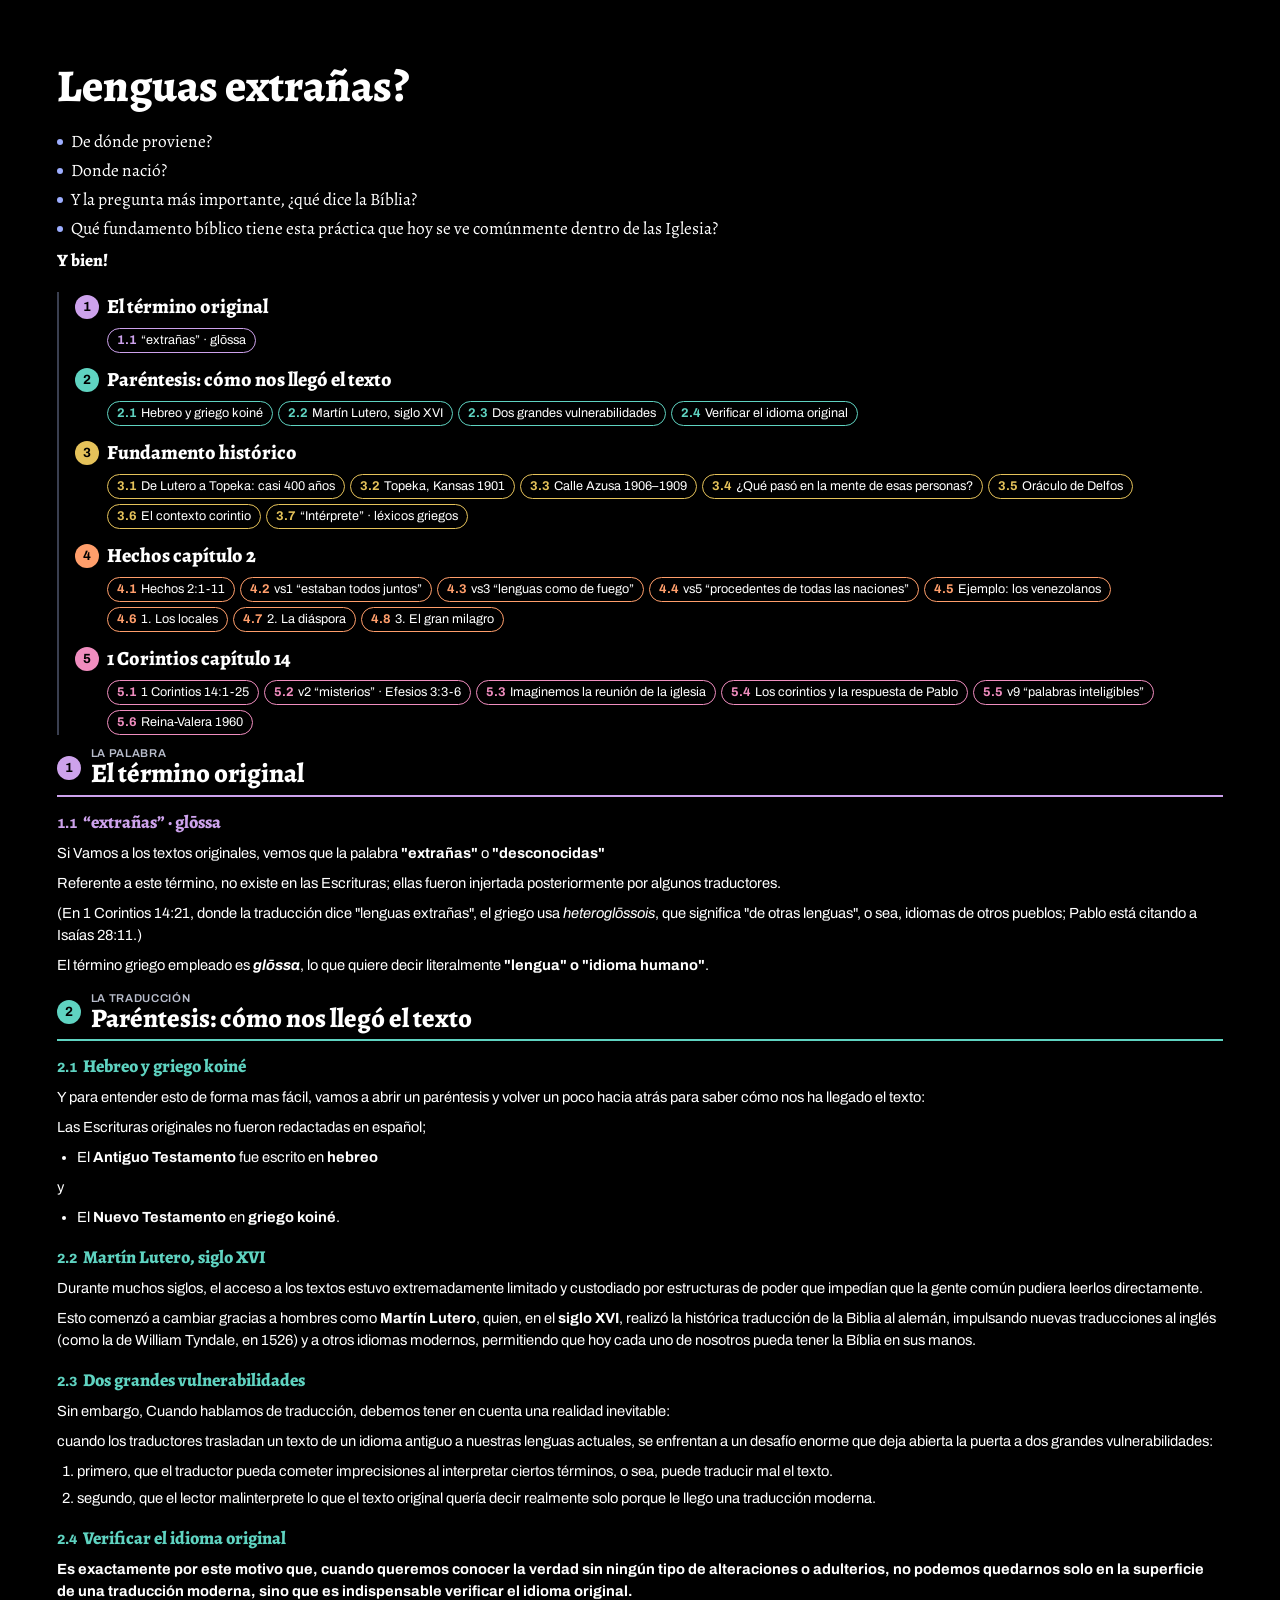
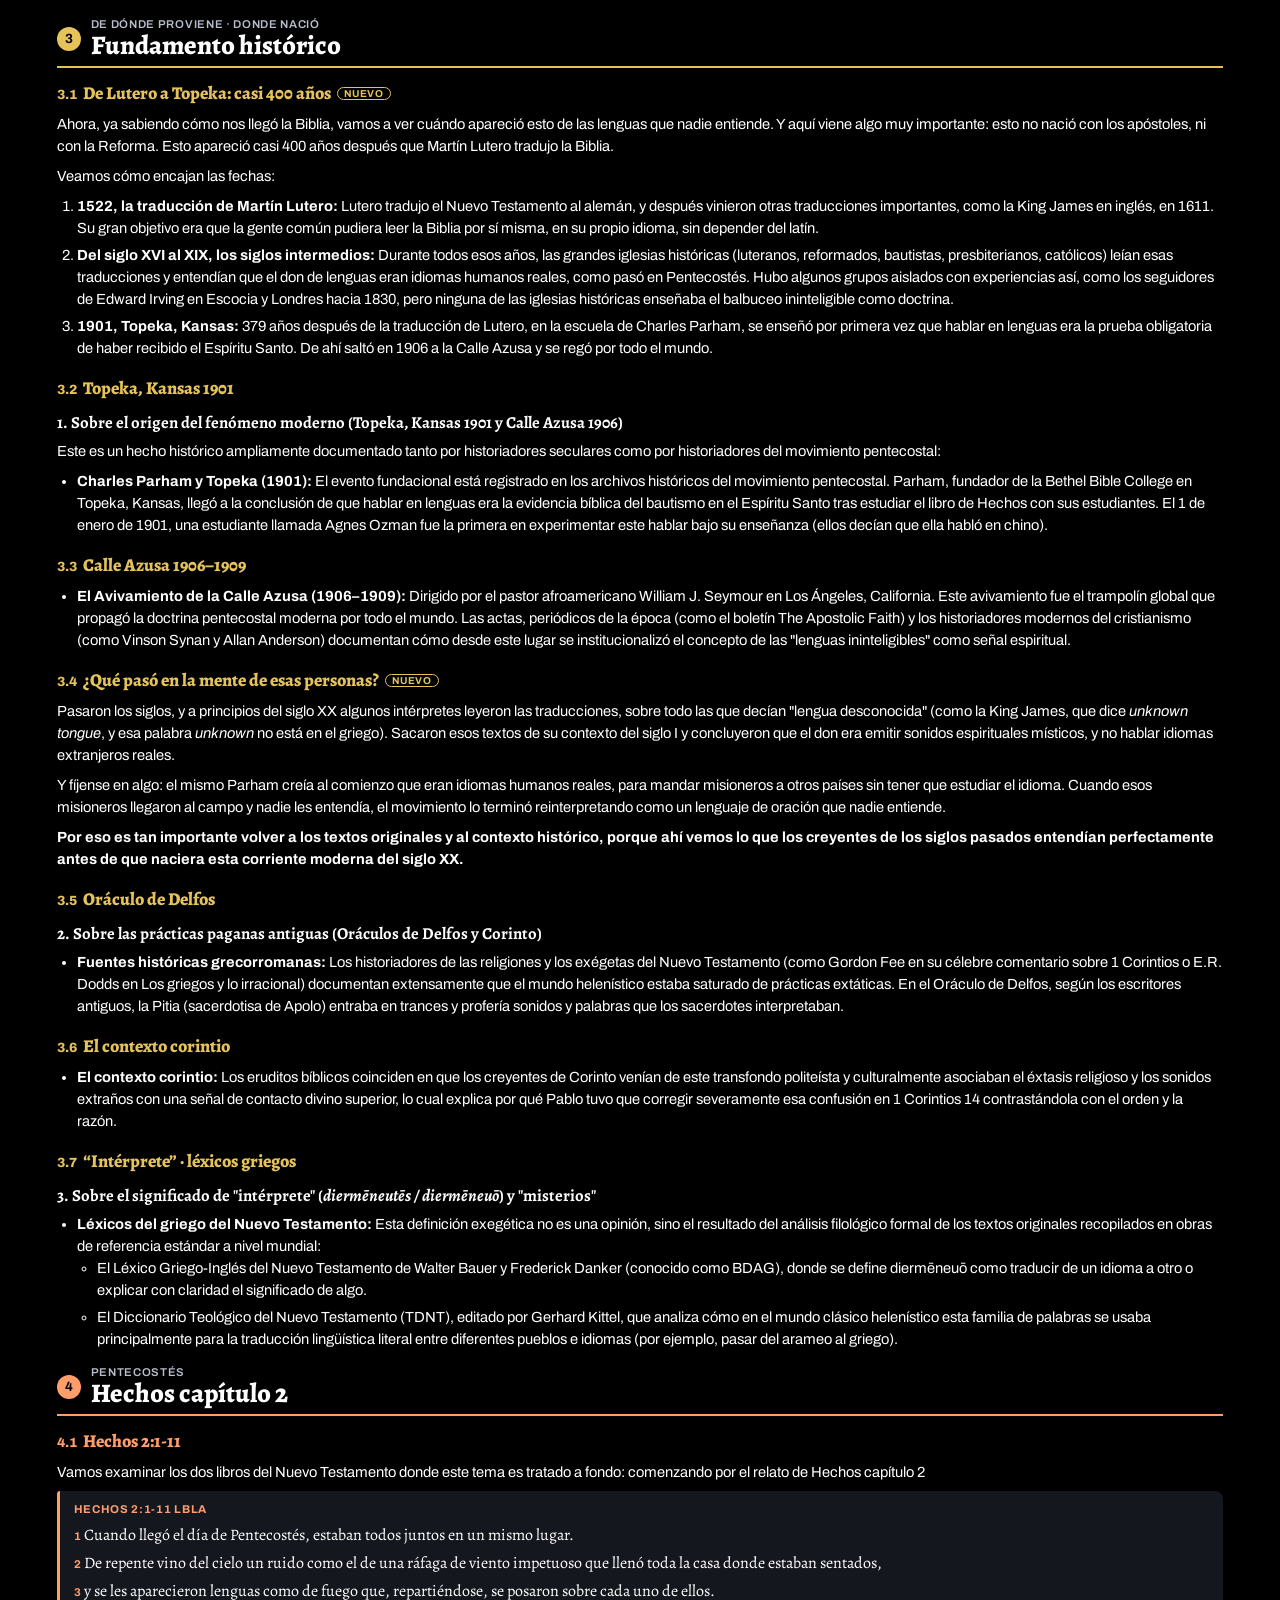
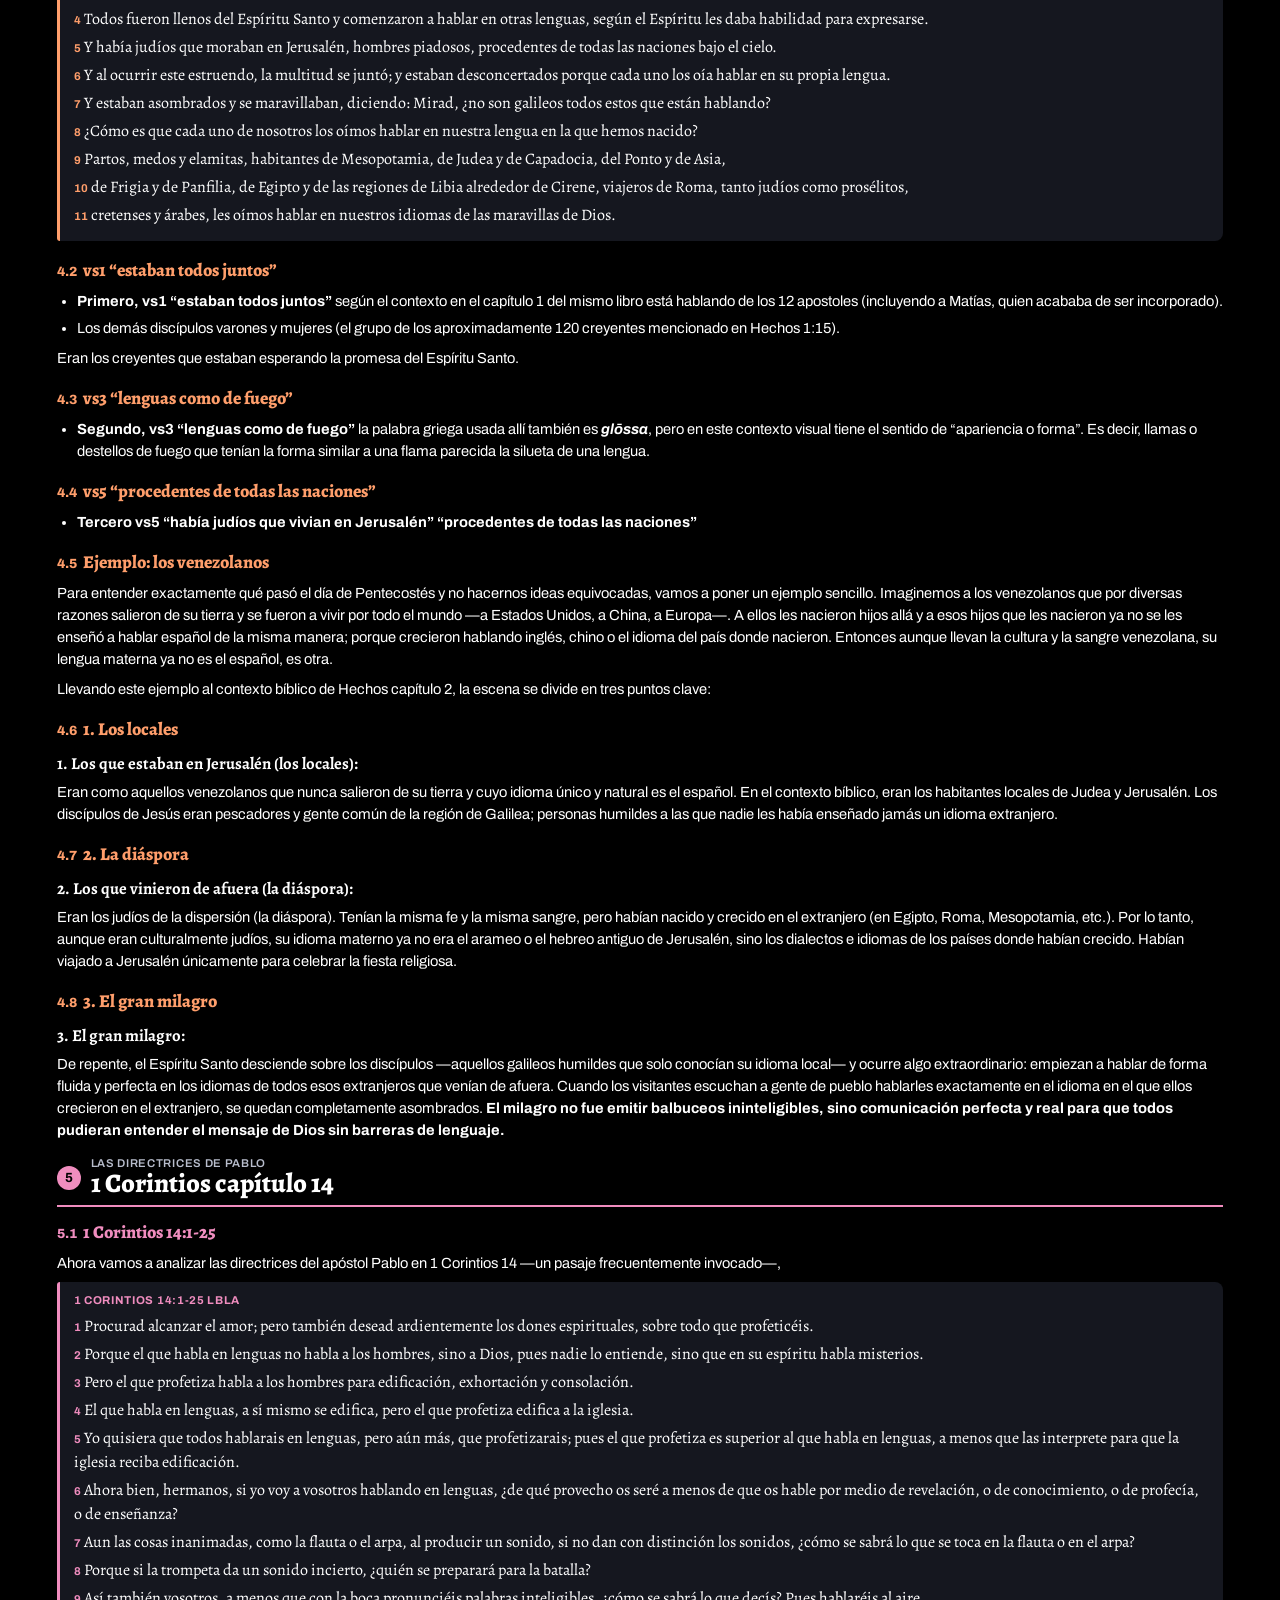
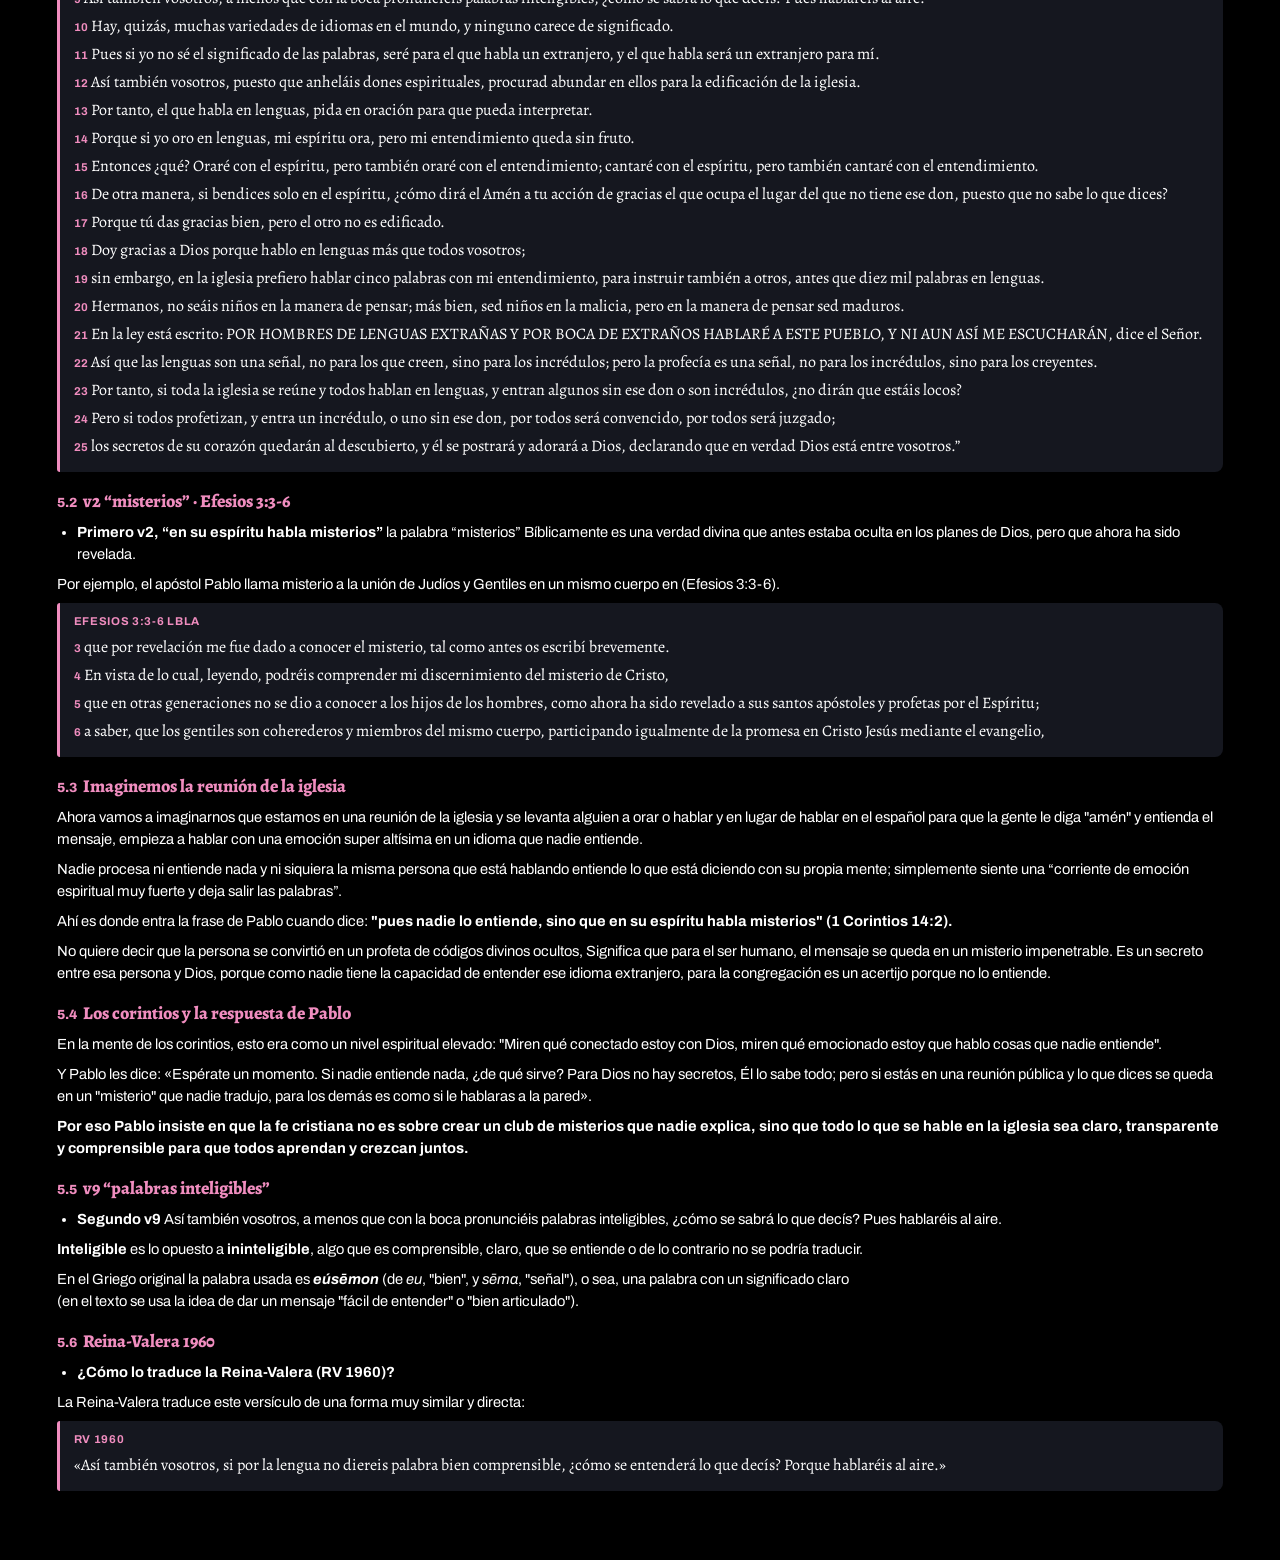
==== pdf/pdf.html @ 781acb18 "PDF con fondo negro y letras blancas, y su generador en pdf/ Co-Authored-By: Claude Opus 5.5 <norepl" ====
<!doctype html>
<html lang="es">
<head>
  <meta charset="utf-8">
  <title>Lenguas extrañas?</title>
  <link rel="stylesheet" href="https://fonts.googleapis.com/css2?family=Alegreya:ital,wght@0,400;0,600;0,800;1,400&family=Archivo:wght@400;500;600;700&display=swap">
  <link rel="stylesheet" href="pdf.css">
</head>
<body>
<table class="page">
  <thead><tr><td></td></tr></thead>
  <tbody><tr><td id="app"></td></tr></tbody>
  <tfoot><tr><td></td></tr></tfoot>
</table>
<script src="../js/contenido.js"></script>
<script src="pdf.js"></script>
</body>
</html>
---- pdf/pdf.css ----
@page{size:A4;margin:0}
html{background:var(--bg);-webkit-print-color-adjust:exact;print-color-adjust:exact}
:root{--bg:#000000;--ink:#FFFFFF;--muted:#B8BDCC;--line:#3A3F50;--accent:#9DAEFF;
--b1:#9DAEFF;--b2:#CDA2EC;--b3:#5FD3C1;--b4:#FF9E6B;--b5:#F08DBF;--b6:#E5C25A;--verse-bg:#15171F;
--display:"Alegreya",Georgia,serif;--body:"Archivo",-apple-system,"Segoe UI",sans-serif}
*{box-sizing:border-box}
body{margin:0;color:var(--ink);background:var(--bg);font-family:var(--body);font-size:11pt;line-height:1.5}
h1{font-family:var(--display);font-weight:800;font-size:34pt;margin:0 0 8px}
.q{margin:0 0 6px;padding:0;list-style:none}.q li{font-family:var(--display);font-size:13pt;padding-left:14px;position:relative;margin-bottom:3px}
.q li::before{content:"";position:absolute;left:0;top:.6em;width:6px;height:6px;border-radius:50%;background:var(--accent)}
.yb{font-family:var(--display);font-weight:800;font-size:13pt;margin:6px 0 18px}
.ov{border-left:2px solid var(--line);padding-left:16px}
.ob{margin:0 0 12px;break-inside:avoid}
.oh{display:flex;align-items:center;gap:8px;font-family:var(--display);font-weight:800;font-size:15pt}
.num{width:24px;height:24px;border-radius:50%;background:var(--c);color:var(--bg);display:inline-grid;place-items:center;font-family:var(--body);font-size:10pt;font-weight:700}
.ol{display:flex;flex-wrap:wrap;gap:5px;margin:6px 0 0 32px}
.ol span{font-size:9.5pt;border:1.2px solid var(--c);border-radius:999px;padding:2px 9px}
.ol b{color:var(--c);margin-right:4px}
.sec{break-before:page}
.sh{display:flex;align-items:center;gap:10px;border-bottom:2px solid var(--c);padding-bottom:6px;margin-bottom:12px}
.sh .t{font-family:var(--display);font-weight:800;font-size:20pt;line-height:1.1}
.sh small{display:block;font-family:var(--body);font-size:8.5pt;letter-spacing:.06em;text-transform:uppercase;color:var(--muted);font-weight:600}
.pt{margin:0 0 16px}
.pl{font-family:var(--display);font-weight:800;font-size:13.5pt;color:var(--c);margin:0 0 6px;break-after:avoid}
.pl .n{font-family:var(--body);font-size:10pt;margin-right:6px}
.new{font-family:var(--body);font-size:7.5pt;font-weight:700;text-transform:uppercase;letter-spacing:.06em;border:1px solid currentColor;border-radius:999px;padding:0 6px;margin-left:6px;vertical-align:2px}
.pt p{margin:0 0 8px}.pt ul,.pt ol{margin:0 0 8px;padding-left:20px}.pt li{margin-bottom:5px}
.pt h3{font-family:var(--display);font-size:12.5pt;margin:8px 0 5px}
.g{font-style:italic;font-weight:700}
.passage{background:var(--verse-bg);border-left:3px solid var(--c);border-radius:3px 8px 8px 3px;padding:10px 14px;margin:0 0 10px;font-family:var(--display);font-size:12pt;line-height:1.5}
.passage .ref{font-family:var(--body);font-weight:700;font-size:8.5pt;letter-spacing:.06em;text-transform:uppercase;color:var(--c);margin-bottom:5px}
.passage p{margin:0 0 4px;break-inside:avoid}.passage p b{font-family:var(--body);font-size:8.5pt;color:var(--c);margin-right:3px}

/* Repeated empty header/footer rows give every page its top and bottom margin on the black background */
.page{width:100%;border-collapse:collapse}
.page td{padding:0 15mm}
.page thead td,.page tfoot td{height:14mm}
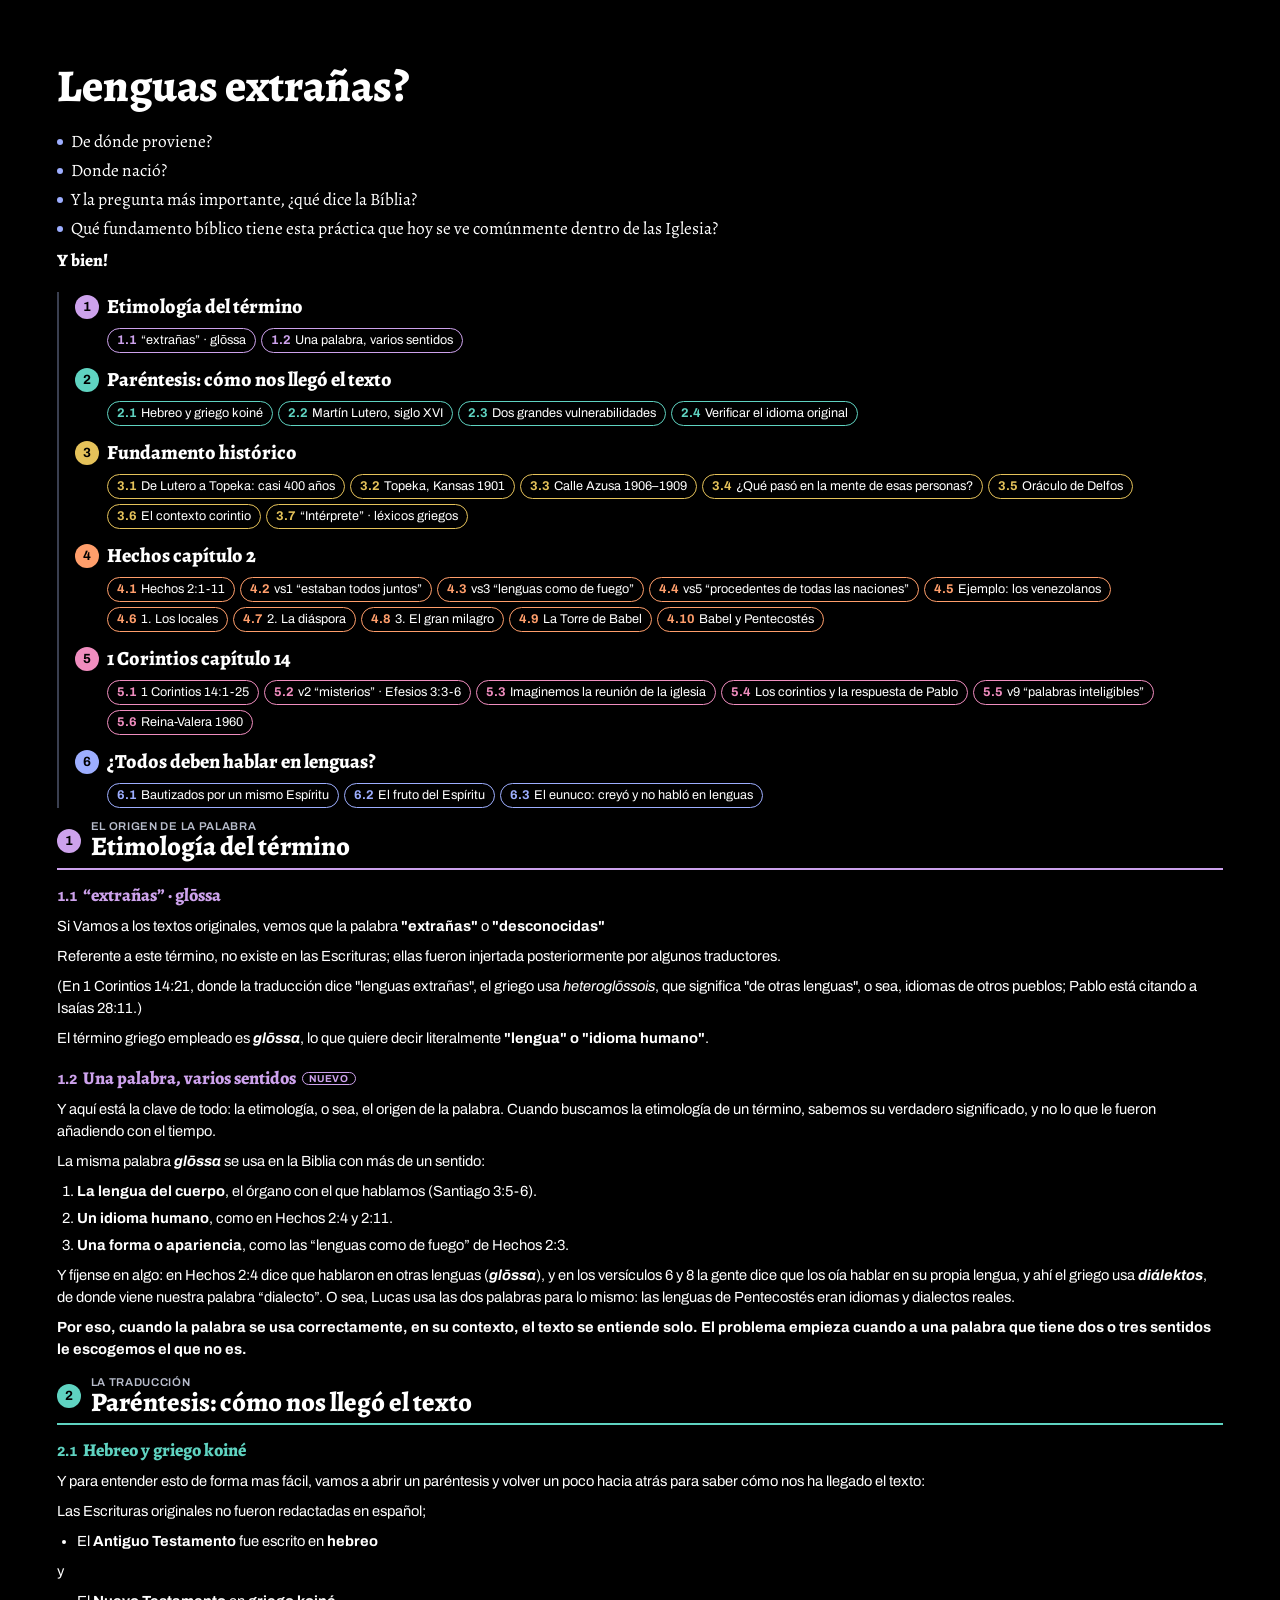
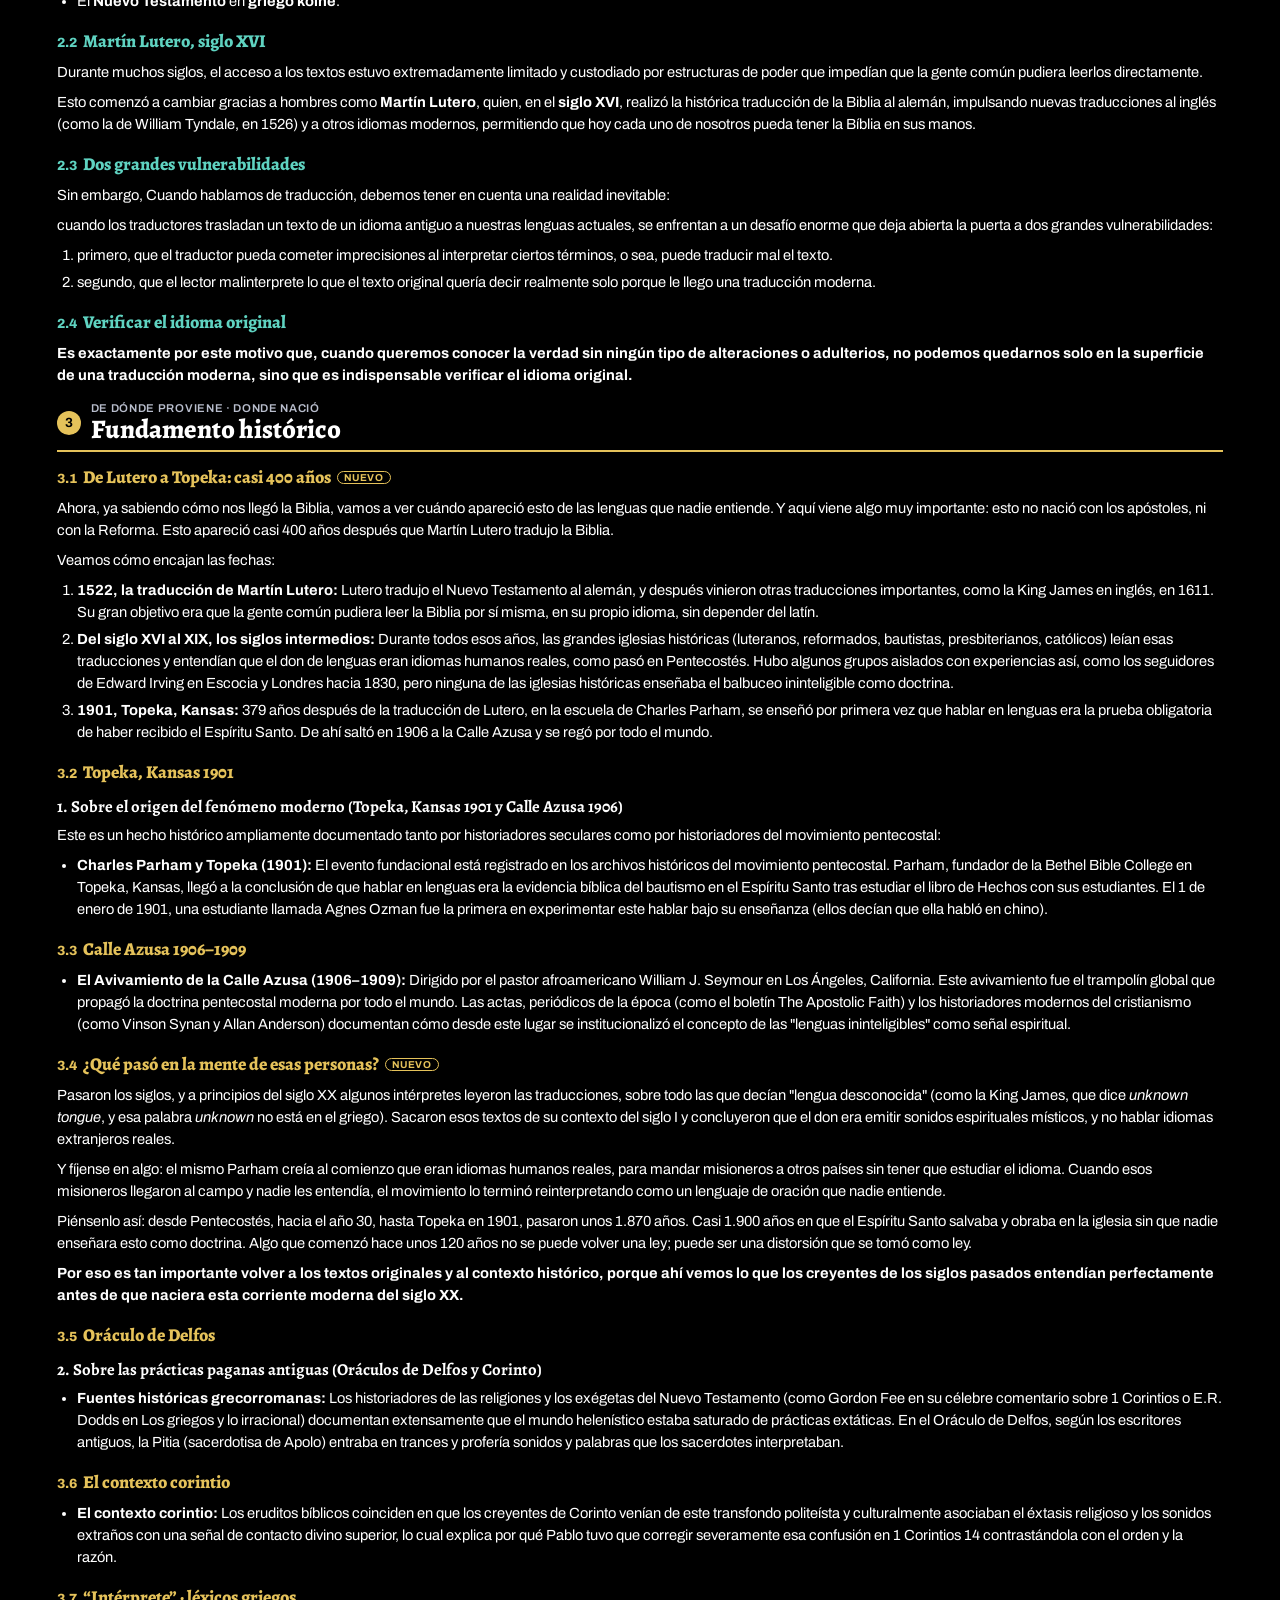
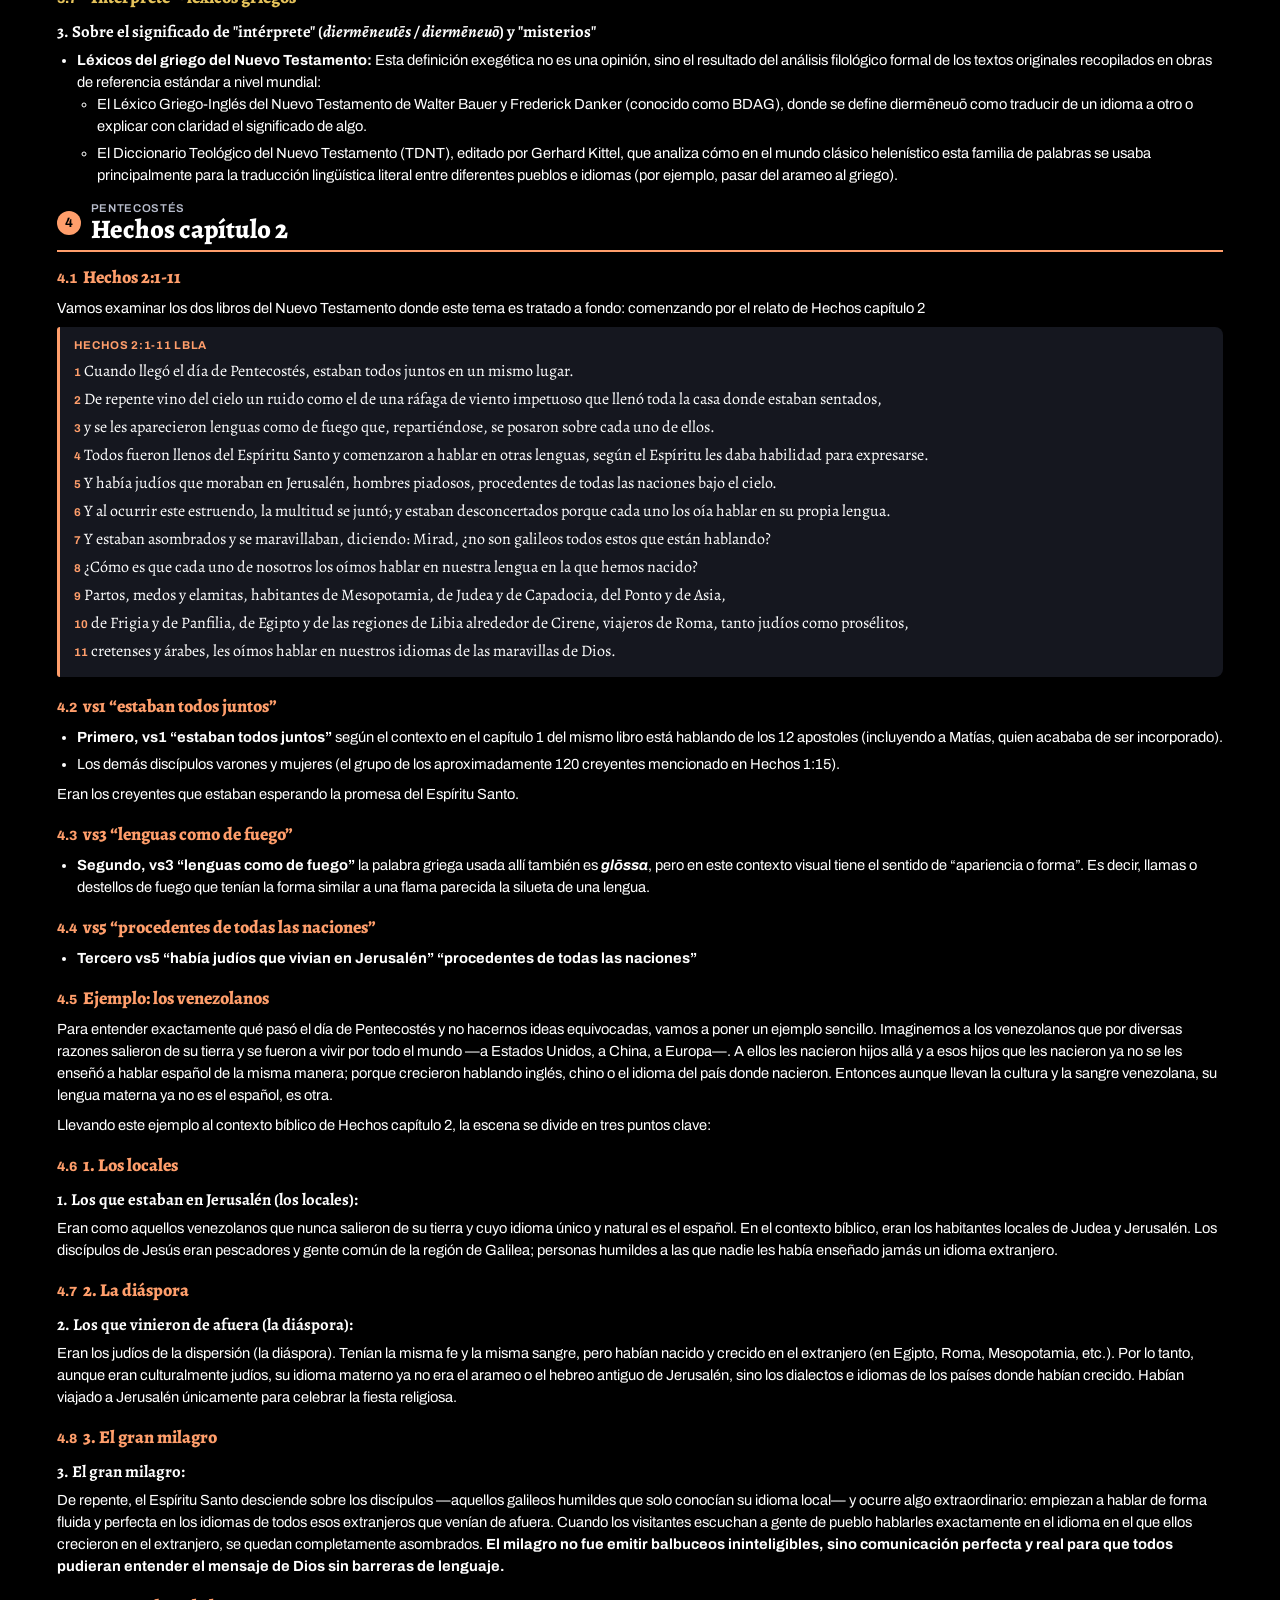
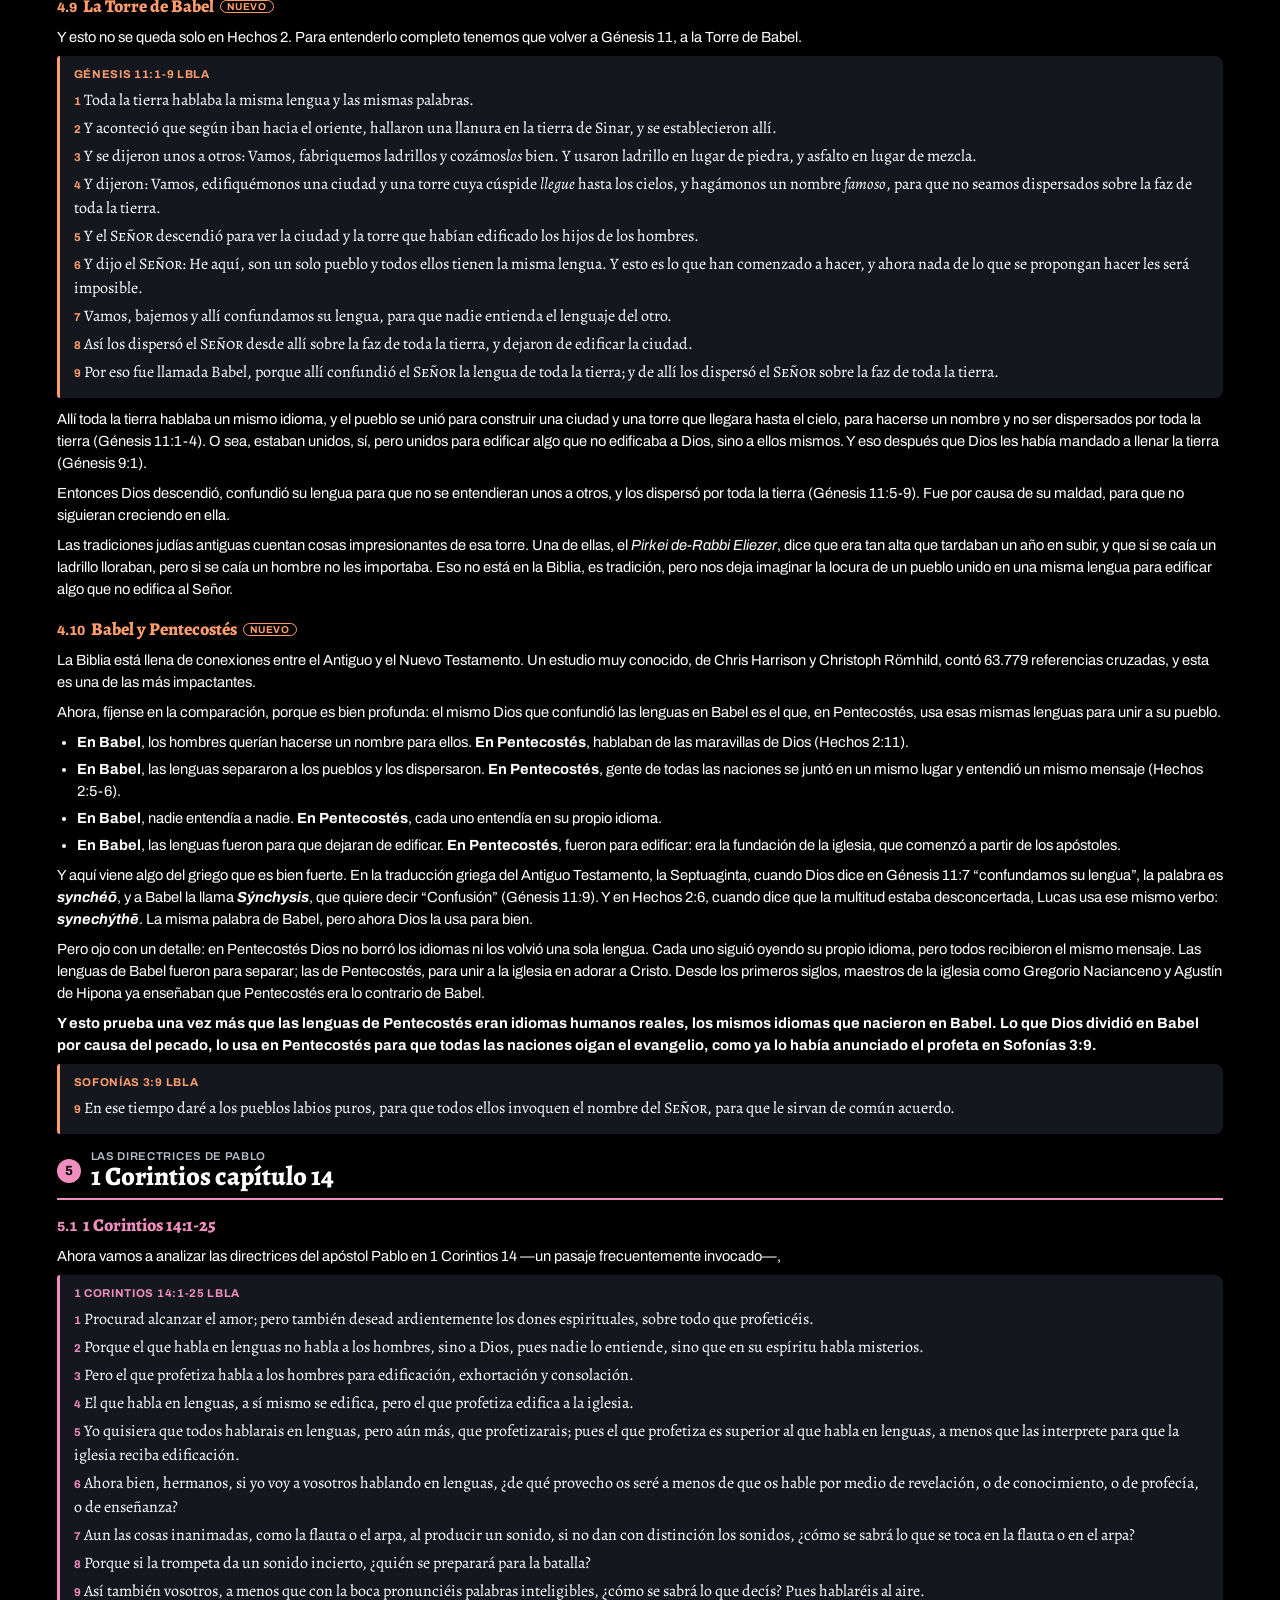
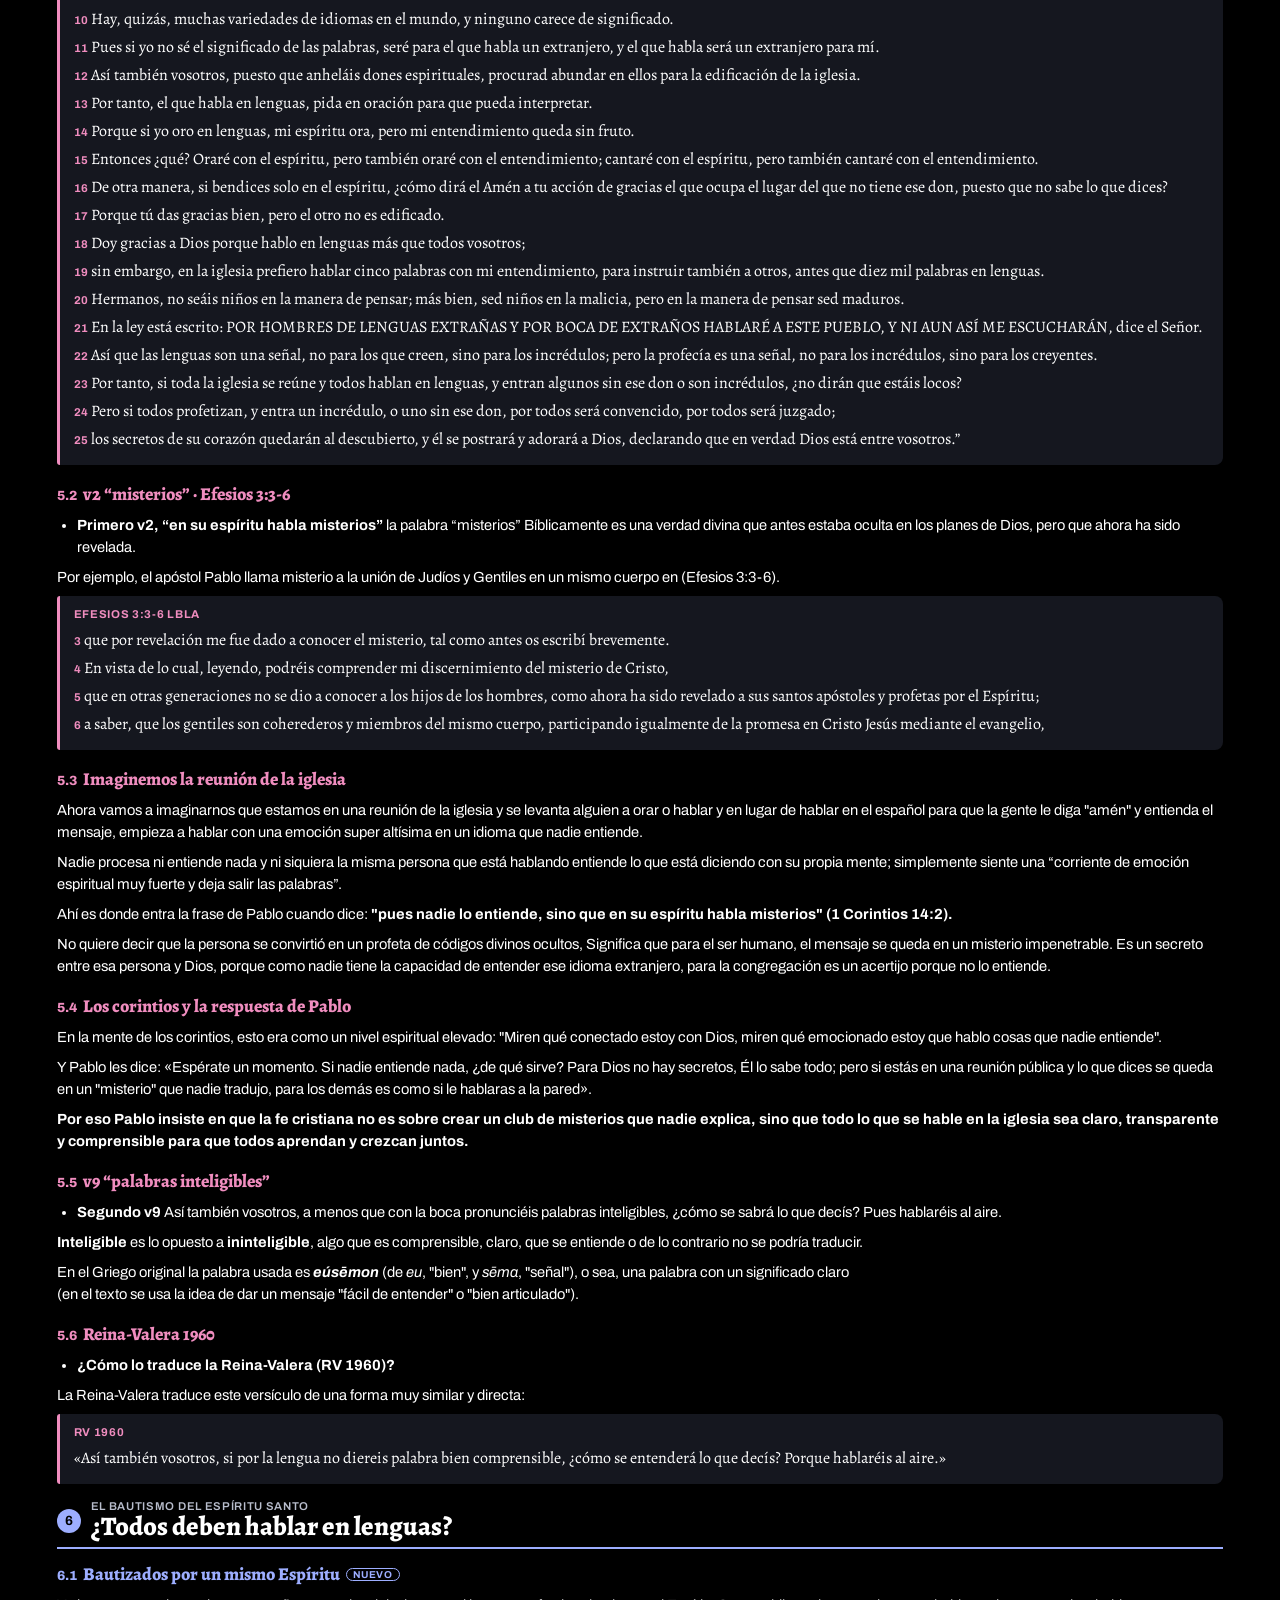
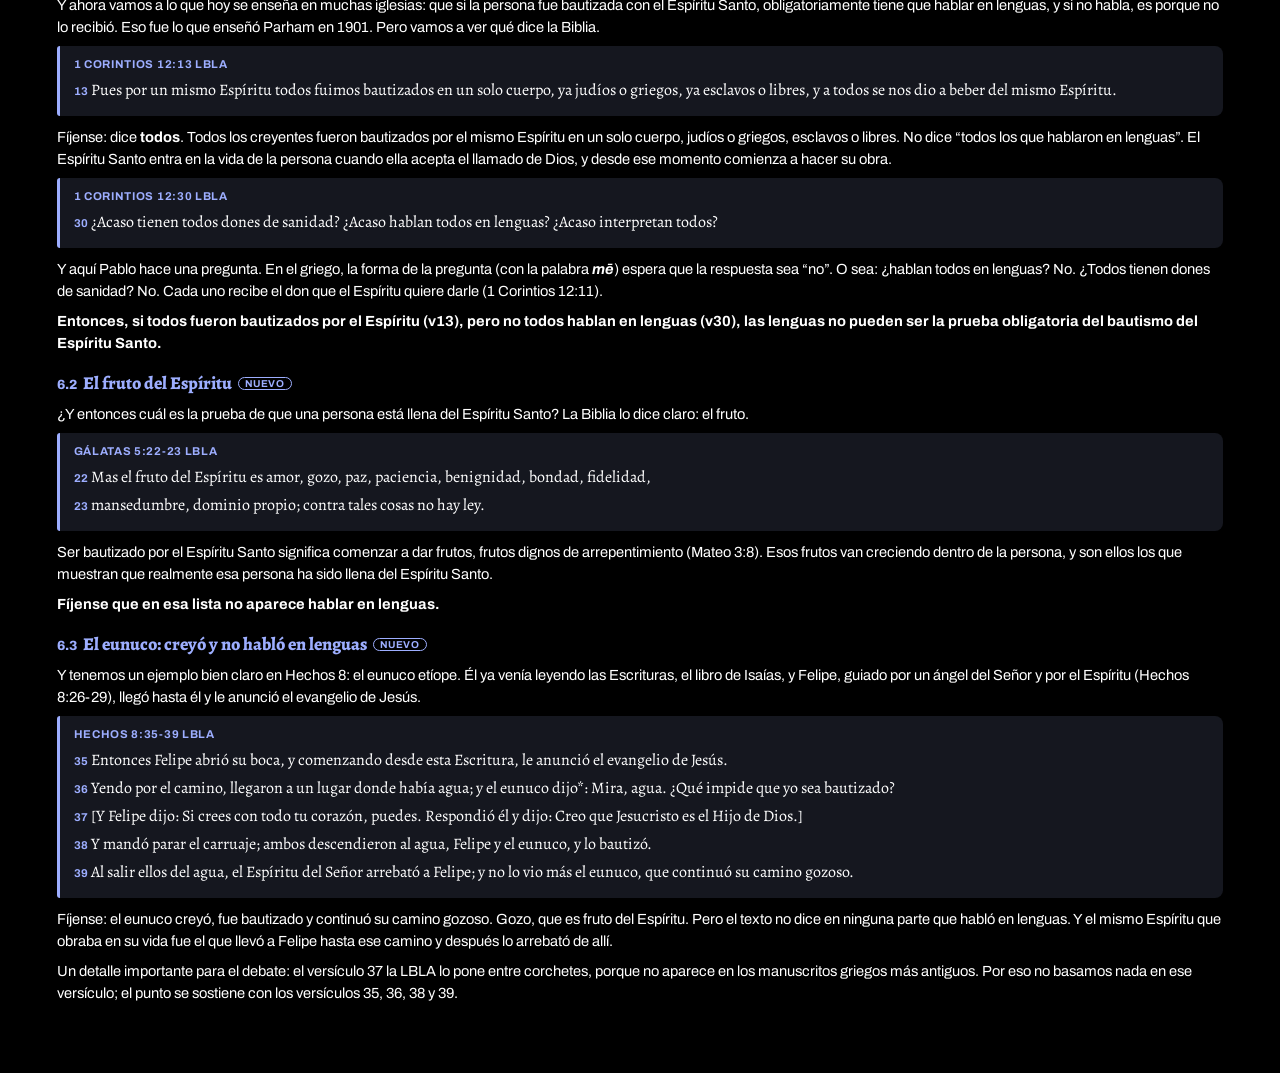
==== commit 930c88f7: "Voz más clara con selector, y página preparada en español y portugués Co-Authored-By: Claude Opus 5." ====
--- a/pdf/pdf.html
+++ b/pdf/pdf.html
@@ -12,7 +12,10 @@
   <tbody><tr><td id="app"></td></tr></tbody>
   <tfoot><tr><td></td></tr></tfoot>
 </table>
+<script src="../js/textos.js"></script>
 <script src="../js/contenido.js"></script>
+<script src="../js/biblia-pt.js"></script>
+<script src="../js/contenido-pt.js"></script>
 <script src="pdf.js"></script>
 </body>
 </html>
--- a/pdf/pdf.css
+++ b/pdf/pdf.css
@@ -35,3 +35,4 @@
 .page{width:100%;border-collapse:collapse}
 .page td{padding:0 15mm}
 .page thead td,.page tfoot td{height:14mm}
+.sc{font-variant:small-caps}
